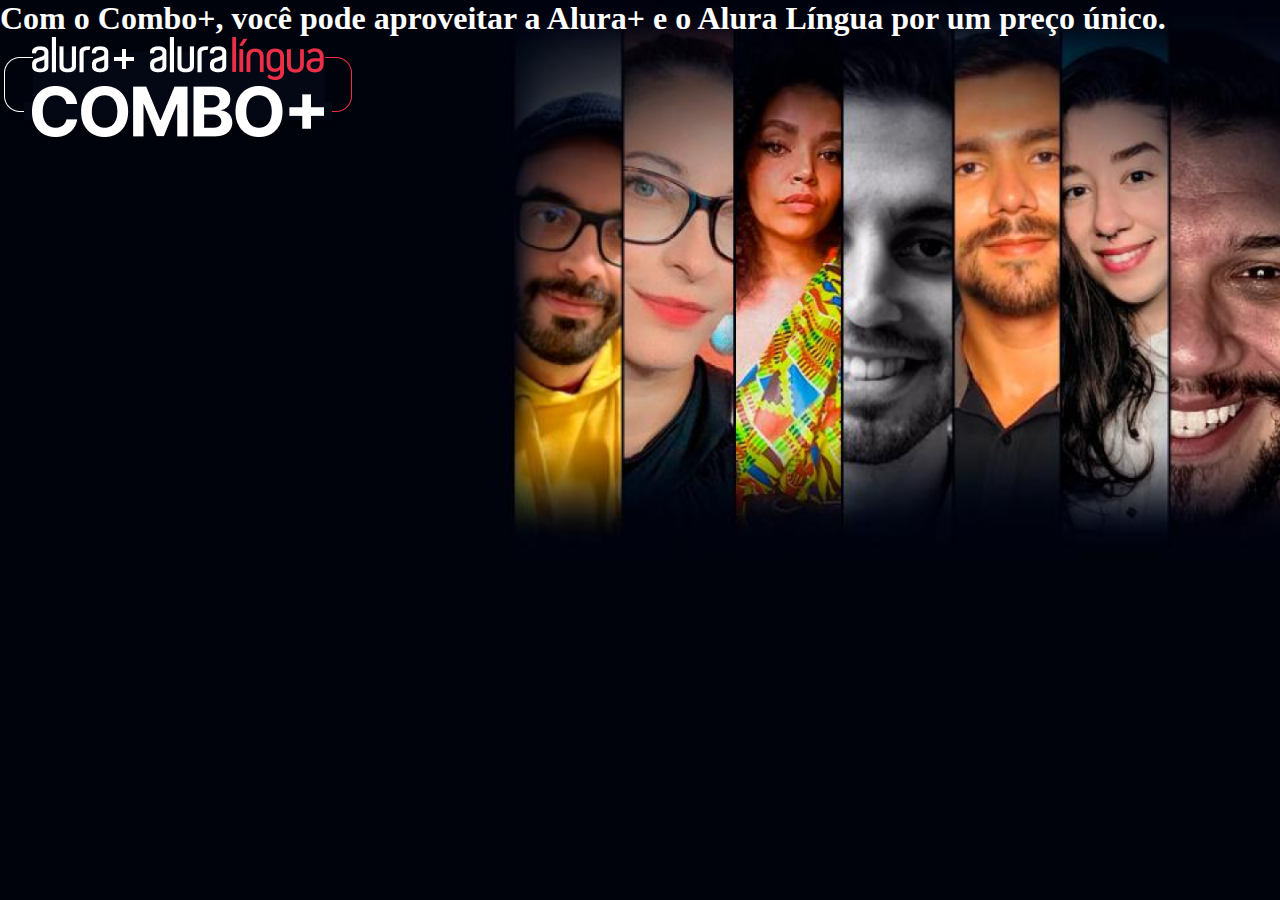
==== alura-plus/index.html @ ad008a65 "01. Iniciando o projeto" ====
<!DOCTYPE html>
<html>
    <head>
        <title>Alura Plus</title>
        <meta charset="UTF-8">
        <meta name="viewport" content="width=device-width, initial-scale=1">
        <link rel="stylesheet" href="style.css">
    </head>
    <body>
        <section class="container principal">
            <h1>Com o Combo+, você pode aproveitar a Alura+ e o Alura Língua por um preço único.</h1>
            <img src="img/Combo.png" alt="O Combo+ é a junção do alura+ e o alura Língua">
        </section>
    </body>
</html>
---- alura-plus/style.css ----
:root {
    --branco-principal: #FFFFFF;
    --cinza-secundario: #C0C0C0;
    --botao-azul: #167BF7;
    --cor-de-fundo: #00030C;
}

body {
    background-color: var(--cor-de-fundo);
    color: var(--branco-principal);
}

* {
    margin: 0;
    padding: 0;
}

.principal {
    background-image: url("img/Background.png");
    background-repeat: no-repeat;
    background-size: contain;
}

.container {
    height: 100vh;
}
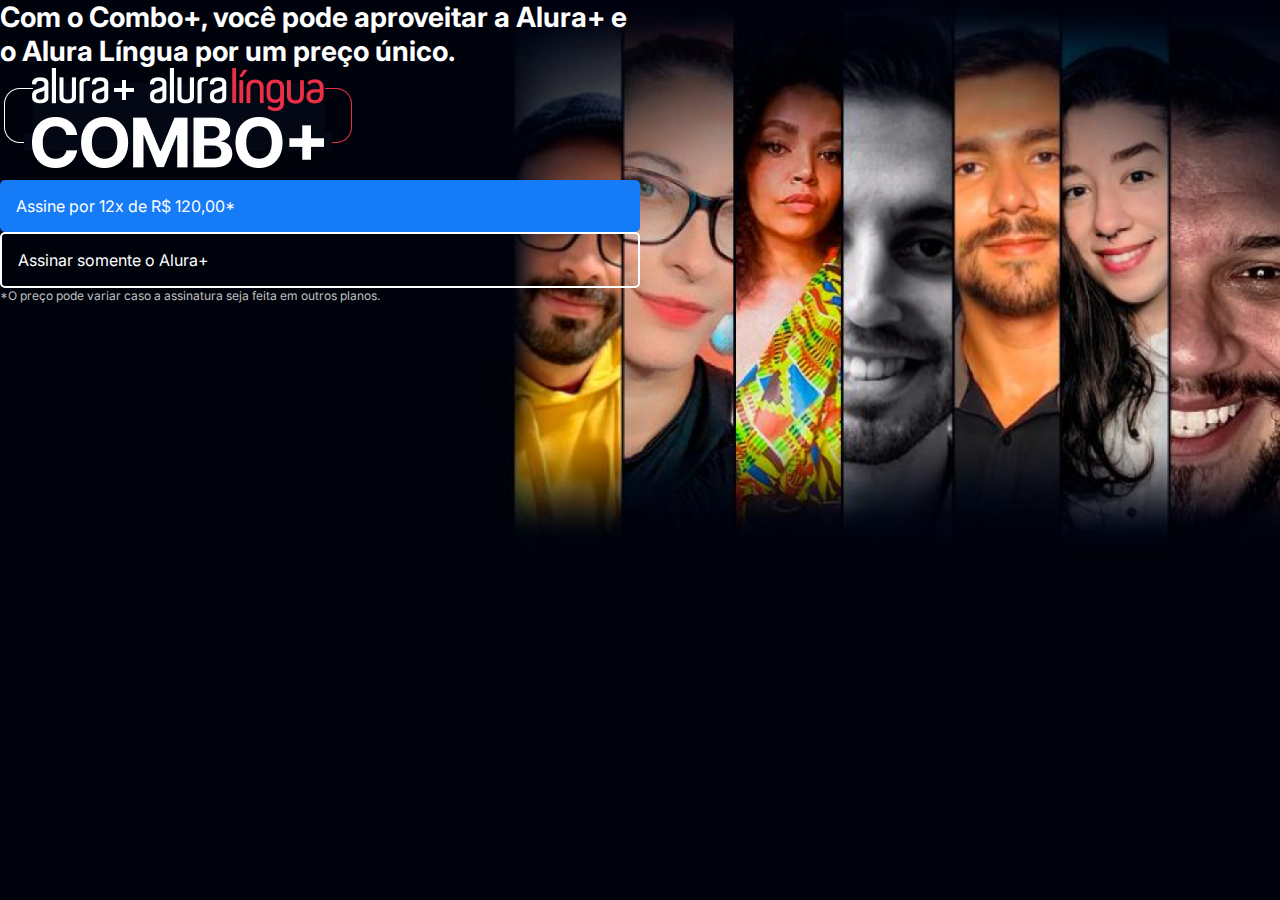
==== commit 490cf057: "02. A dupla HTML e CSS" ====
--- a/alura-plus/index.html
+++ b/alura-plus/index.html
@@ -5,11 +5,19 @@
         <meta charset="UTF-8">
         <meta name="viewport" content="width=device-width, initial-scale=1">
         <link rel="stylesheet" href="style.css">
+        <style>
+            @import url('https://fonts.googleapis.com/css2?family=Inter:ital,opsz,wght@0,14..32,100..900;1,14..32,100..900&family=Krona+One&family=Montserrat:ital,wght@0,100..900;1,100..900&display=swap');
+        </style>
     </head>
     <body>
         <section class="container principal">
-            <h1>Com o Combo+, você pode aproveitar a Alura+ e o Alura Língua por um preço único.</h1>
-            <img src="img/Combo.png" alt="O Combo+ é a junção do alura+ e o alura Língua">
+            <div>
+                <h1 class="container__titulo">Com o Combo+, você pode aproveitar a Alura+ e o Alura Língua por um preço único.</h1>
+                <img src="img/Combo.png" alt="O Combo+ é a junção do alura+ e o alura Língua">
+                <a href="www.alura.com.br" class="container__botao">Assine por 12x de R$ 120,00*</a>
+                <a href="www.alura.com.br" class="container__botao botao_secundario">Assinar somente o Alura+</a>
+                <p class="container__aviso">*O preço pode variar caso a assinatura seja feita em outros planos.</p>
+            </div>
         </section>
     </body>
 </html>
--- a/alura-plus/style.css
+++ b/alura-plus/style.css
@@ -3,11 +3,15 @@
     --cinza-secundario: #C0C0C0;
     --botao-azul: #167BF7;
     --cor-de-fundo: #00030C;
+    --font-principal: 'Inter'
 }
 
 body {
     background-color: var(--cor-de-fundo);
     color: var(--branco-principal);
+    font-family: var(--font-principal);
+    font-size: 16px;
+    font-weight: 400;
 }
 
 * {
@@ -23,4 +27,30 @@
 
 .container {
     height: 100vh;
+    display: grid;
+    grid-template-columns: 50% 50%;
 }
+
+.container__botao {
+    background-color: var(--botao-azul);
+    border-radius: 5px;
+    padding: 1em;
+    color: var(--branco-principal);
+    display: block;
+    text-decoration: none;
+}
+
+.botao_secundario {
+    background-color: transparent;
+    border: 2px solid var(--branco-principal);
+}
+
+.container__aviso {
+    font-size: 12px;
+    color: var(--cinza-secundario);
+}
+
+.container__titulo {
+    font-size: 28px;
+    font-weight: 700;
+}
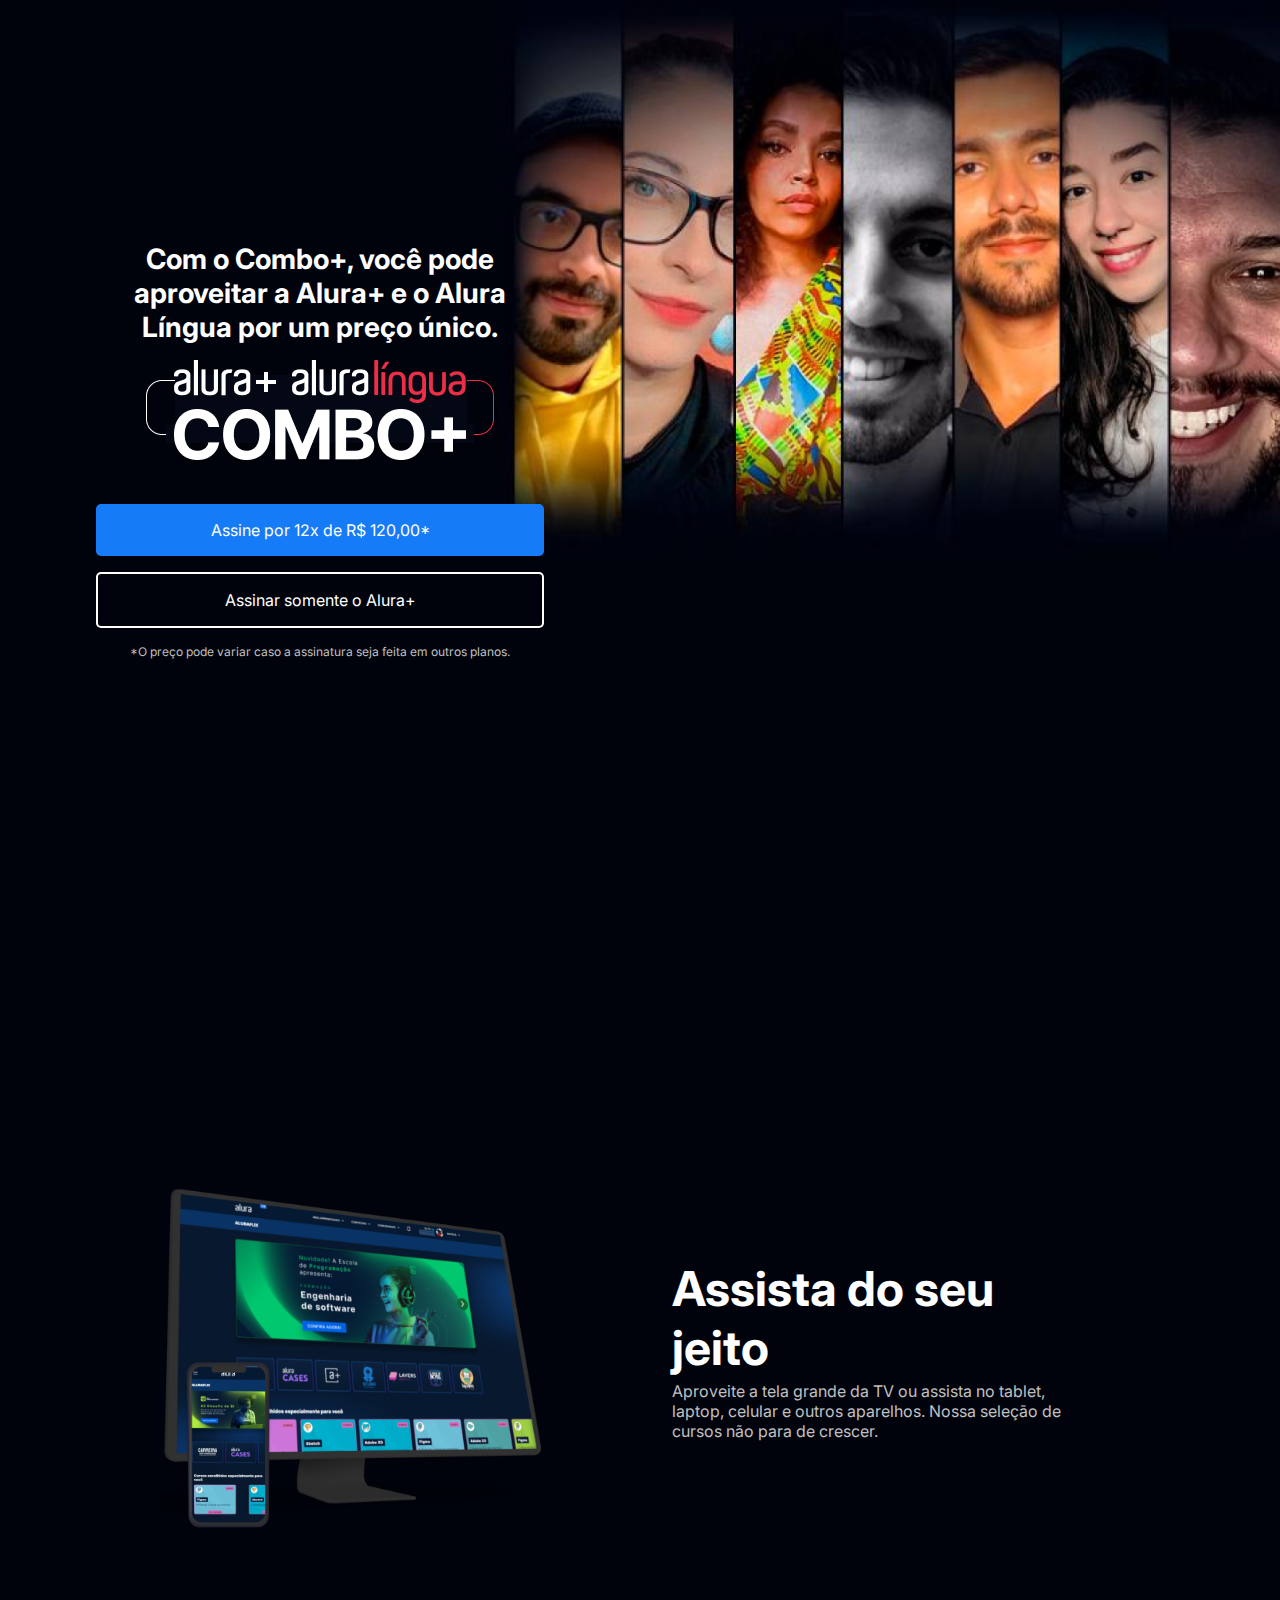
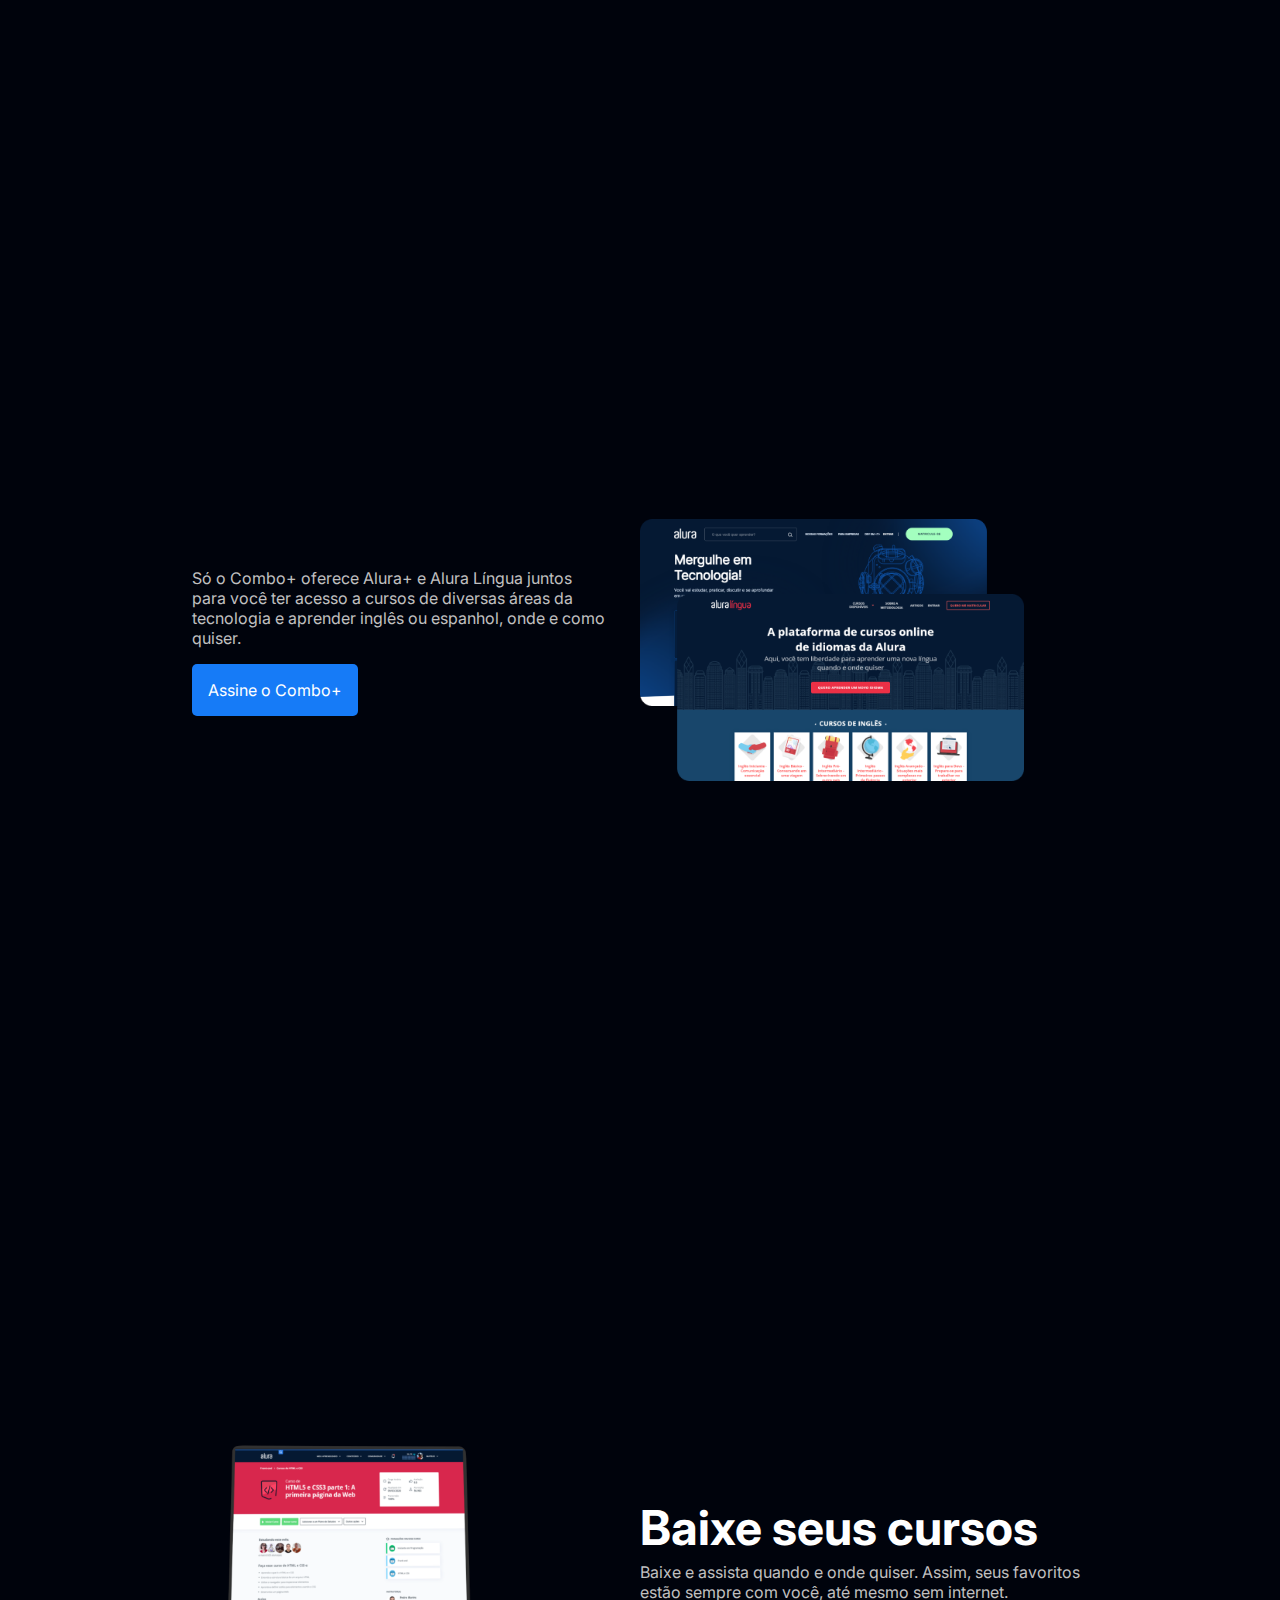
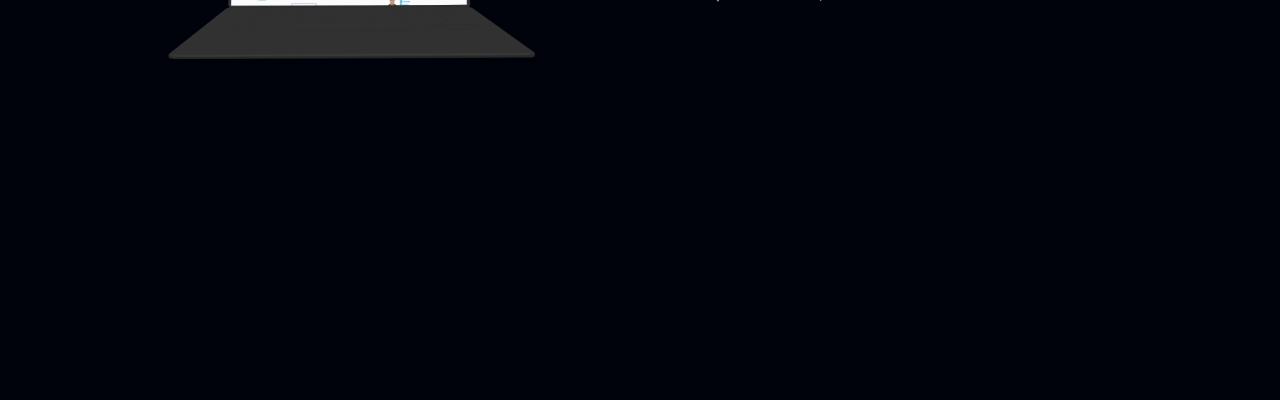
==== commit f45722ca: "03. Posicionando elementos" ====
--- a/alura-plus/index.html
+++ b/alura-plus/index.html
@@ -11,13 +11,37 @@
     </head>
     <body>
         <section class="container principal">
-            <div>
+            <div class="container__caixa">
                 <h1 class="container__titulo">Com o Combo+, você pode aproveitar a Alura+ e o Alura Língua por um preço único.</h1>
-                <img src="img/Combo.png" alt="O Combo+ é a junção do alura+ e o alura Língua">
+                <img src="img/Combo.png" alt="O Combo+ é a junção do alura+ e o alura Língua" class="container__imagem">
                 <a href="www.alura.com.br" class="container__botao">Assine por 12x de R$ 120,00*</a>
                 <a href="www.alura.com.br" class="container__botao botao_secundario">Assinar somente o Alura+</a>
                 <p class="container__aviso">*O preço pode variar caso a assinatura seja feita em outros planos.</p>
             </div>
         </section>
+
+        <section class="container secundario">
+            <img src="img/Plataformas.png" alt="Um monitor e um celular com alura plus aberto" class="secundario__imagem">
+            <div class="container__descricao">
+                <h2 class="descricao__titulo">Assista do seu jeito</h2>
+                <p class="descricao__texto">Aproveite a tela grande da TV ou assista no tablet, laptop, celular e outros aparelhos. Nossa seleção de cursos não para de crescer.</p>
+            </div>
+        </section>
+
+        <section class="container secundario">
+            <div class="container__descricao">
+                <p class="descricao__texto">Só o Combo+ oferece Alura+ e Alura Língua juntos para você ter acesso a cursos de diversas áreas da tecnologia e aprender inglês ou espanhol, onde e como quiser.</p>
+                <a href="www.alura.com.br" class="container__botao secundario__botao">Assine o Combo+</a>
+            </div>
+            <img src="img/Telas.png" alt="Tela do alura plus e do alura lingua" class="secundario__imagem">
+        </section>
+
+        <section class="container secundario">
+            <img src="img/Notebook.png" alt="Notebook com um curso de html da alura" class="secundario__imagem">
+            <div>
+                <h2 class="descricao__titulo">Baixe seus cursos</h2>
+                <p class="descricao__texto">Baixe e assista quando e onde quiser. Assim, seus favoritos estão sempre com você, até mesmo sem internet.</p>
+            </div>
+        </section>
     </body>
 </html>
--- a/alura-plus/style.css
+++ b/alura-plus/style.css
@@ -23,6 +23,8 @@
     background-image: url("img/Background.png");
     background-repeat: no-repeat;
     background-size: contain;
+    align-items: center;
+    text-align: center;
 }
 
 .container {
@@ -38,6 +40,7 @@
     color: var(--branco-principal);
     display: block;
     text-decoration: none;
+    margin-bottom: 1em;
 }
 
 .botao_secundario {
@@ -54,3 +57,40 @@
     font-size: 28px;
     font-weight: 700;
 }
+
+.container__imagem {
+    margin: 1em 0 2em 0;
+}
+
+.container__caixa {
+    margin: 0 6em;
+}
+
+.secundario__imagem {
+    width: 80%;
+}
+
+.secundario {
+    align-items: center;
+    margin: 0 10em;
+}
+
+.descricao__titulo {
+    font-weight: 700;
+    font-size: 48px;
+    color: var(--branco-principal);
+    margin-bottom: 0.1em;
+}
+
+.descricao__texto {
+    color: var(--cinza-secundario);
+}
+
+.secundario__botao {
+    display: inline-block;
+    margin-top: 1em;
+}
+
+.container__descricao {
+    padding: 2em;
+}
